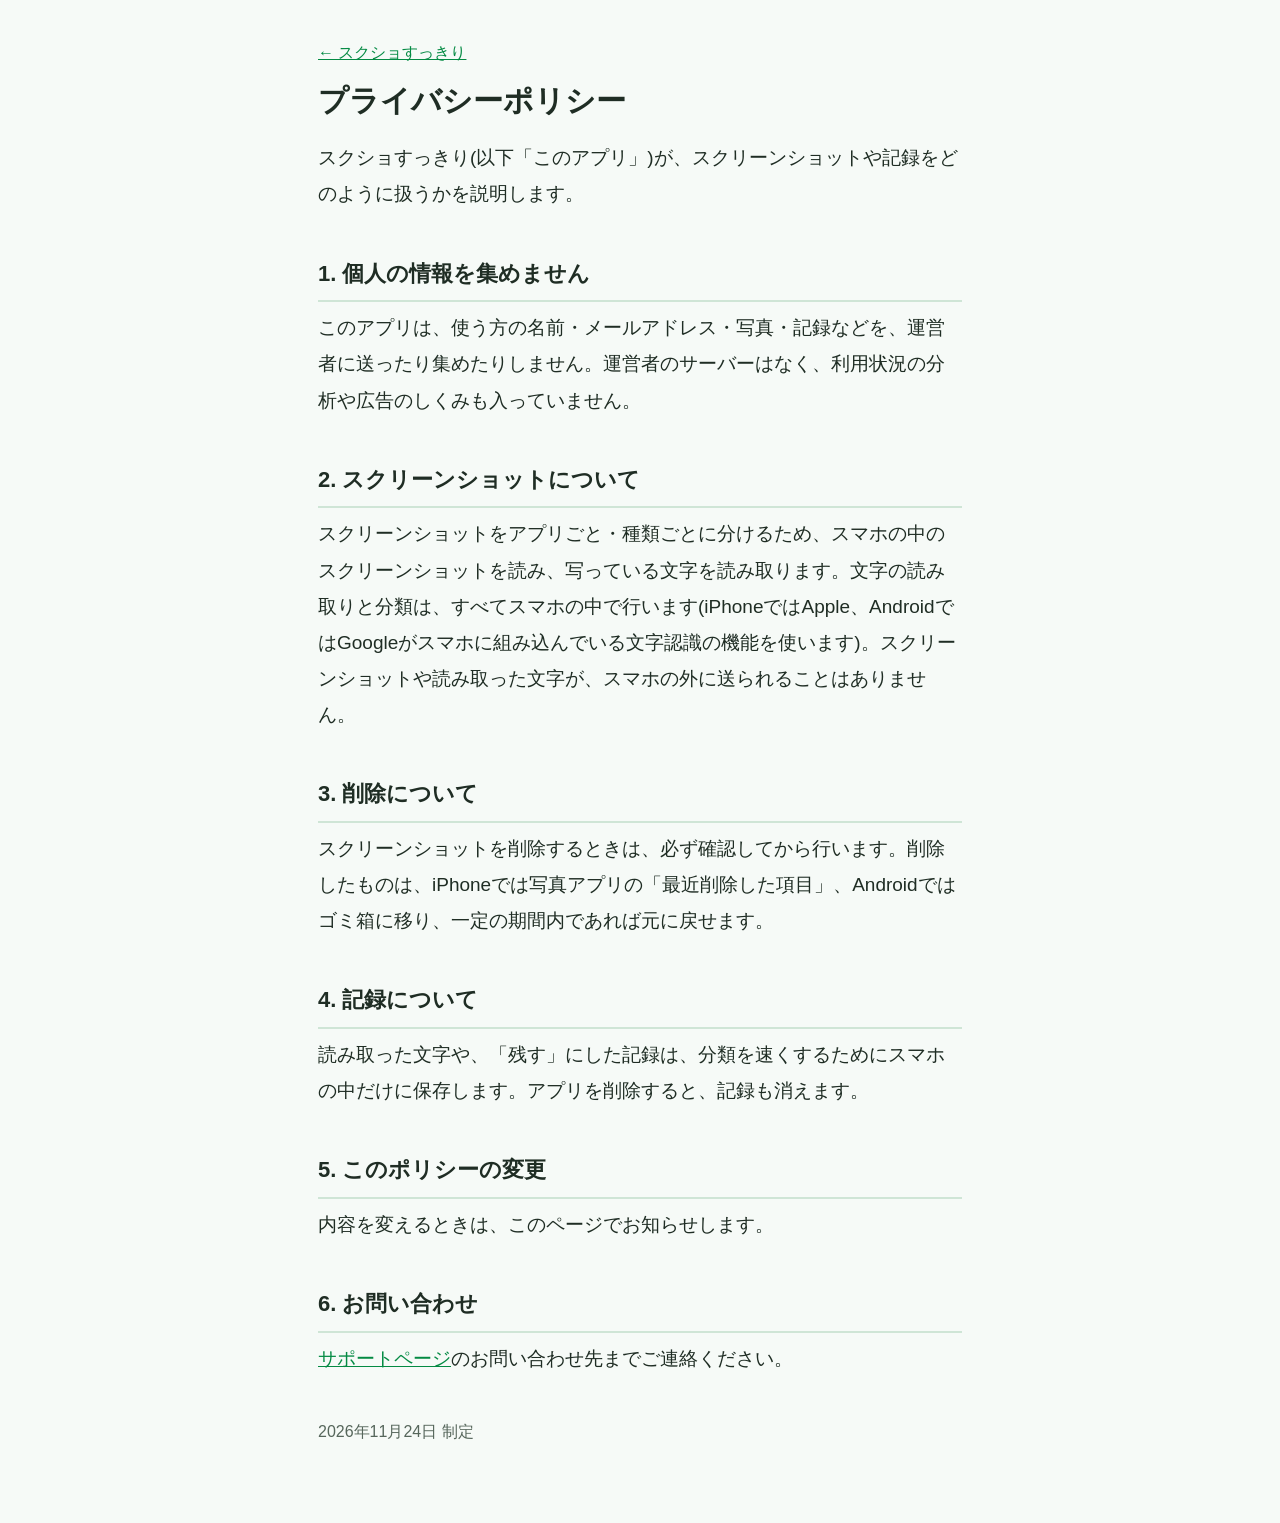
==== privacy.html @ 580dcba3 "スクショすっきり サポートページとプライバシーポリシー Co-Authored-By: Claude Opus 5.5 <noreply@anthropic.com>" ====
<!doctype html>
<html lang="ja">
<head>
<meta charset="utf-8">
<meta name="viewport" content="width=device-width, initial-scale=1">
<title>プライバシーポリシー｜スクショすっきり</title>
<link rel="stylesheet" href="style.css">
</head>
<body>
<main>
<p class="back"><a href="index.html">← スクショすっきり</a></p>
<h1>プライバシーポリシー</h1>
<p>スクショすっきり(以下「このアプリ」)が、スクリーンショットや記録をどのように扱うかを説明します。</p>

<h2>1. 個人の情報を集めません</h2>
<p>このアプリは、使う方の名前・メールアドレス・写真・記録などを、運営者に送ったり集めたりしません。運営者のサーバーはなく、利用状況の分析や広告のしくみも入っていません。</p>

<h2>2. スクリーンショットについて</h2>
<p>スクリーンショットをアプリごと・種類ごとに分けるため、スマホの中のスクリーンショットを読み、写っている文字を読み取ります。文字の読み取りと分類は、すべてスマホの中で行います(iPhoneではApple、AndroidではGoogleがスマホに組み込んでいる文字認識の機能を使います)。スクリーンショットや読み取った文字が、スマホの外に送られることはありません。</p>

<h2>3. 削除について</h2>
<p>スクリーンショットを削除するときは、必ず確認してから行います。削除したものは、iPhoneでは写真アプリの「最近削除した項目」、Androidではゴミ箱に移り、一定の期間内であれば元に戻せます。</p>

<h2>4. 記録について</h2>
<p>読み取った文字や、「残す」にした記録は、分類を速くするためにスマホの中だけに保存します。アプリを削除すると、記録も消えます。</p>

<h2>5. このポリシーの変更</h2>
<p>内容を変えるときは、このページでお知らせします。</p>

<h2>6. お問い合わせ</h2>
<p><a href="index.html#contact">サポートページ</a>のお問い合わせ先までご連絡ください。</p>

<p class="date">2026年11月24日 制定</p>
</main>
</body>
</html>
---- style.css ----
:root { --ink: #1f2d24; --sub: #56665b; --accent: #048a43; --paper: #f6faf7; }
* { box-sizing: border-box; }
body { margin: 0; background: var(--paper); color: var(--ink);
  font-family: -apple-system, "Hiragino Sans", "Noto Sans JP", sans-serif;
  font-size: 19px; line-height: 1.9; }
main { max-width: 680px; margin: 0 auto; padding: 32px 18px 64px; }
h1 { font-size: 30px; line-height: 1.4; margin: 12px 0 18px; }
h2 { font-size: 22px; margin: 40px 0 8px; padding-bottom: 6px; border-bottom: 2px solid #cfe5d6; }
h3 { font-size: 19px; margin: 26px 0 4px; }
p { margin: 6px 0 12px; }
a { color: var(--accent); }
.icon { border-radius: 22px; display: block; }
.back { font-size: 16px; }
.mail { font-size: 20px; font-weight: 600; }
.date { margin-top: 40px; color: var(--sub); font-size: 16px; }
.links { margin-top: 40px; font-size: 16px; }
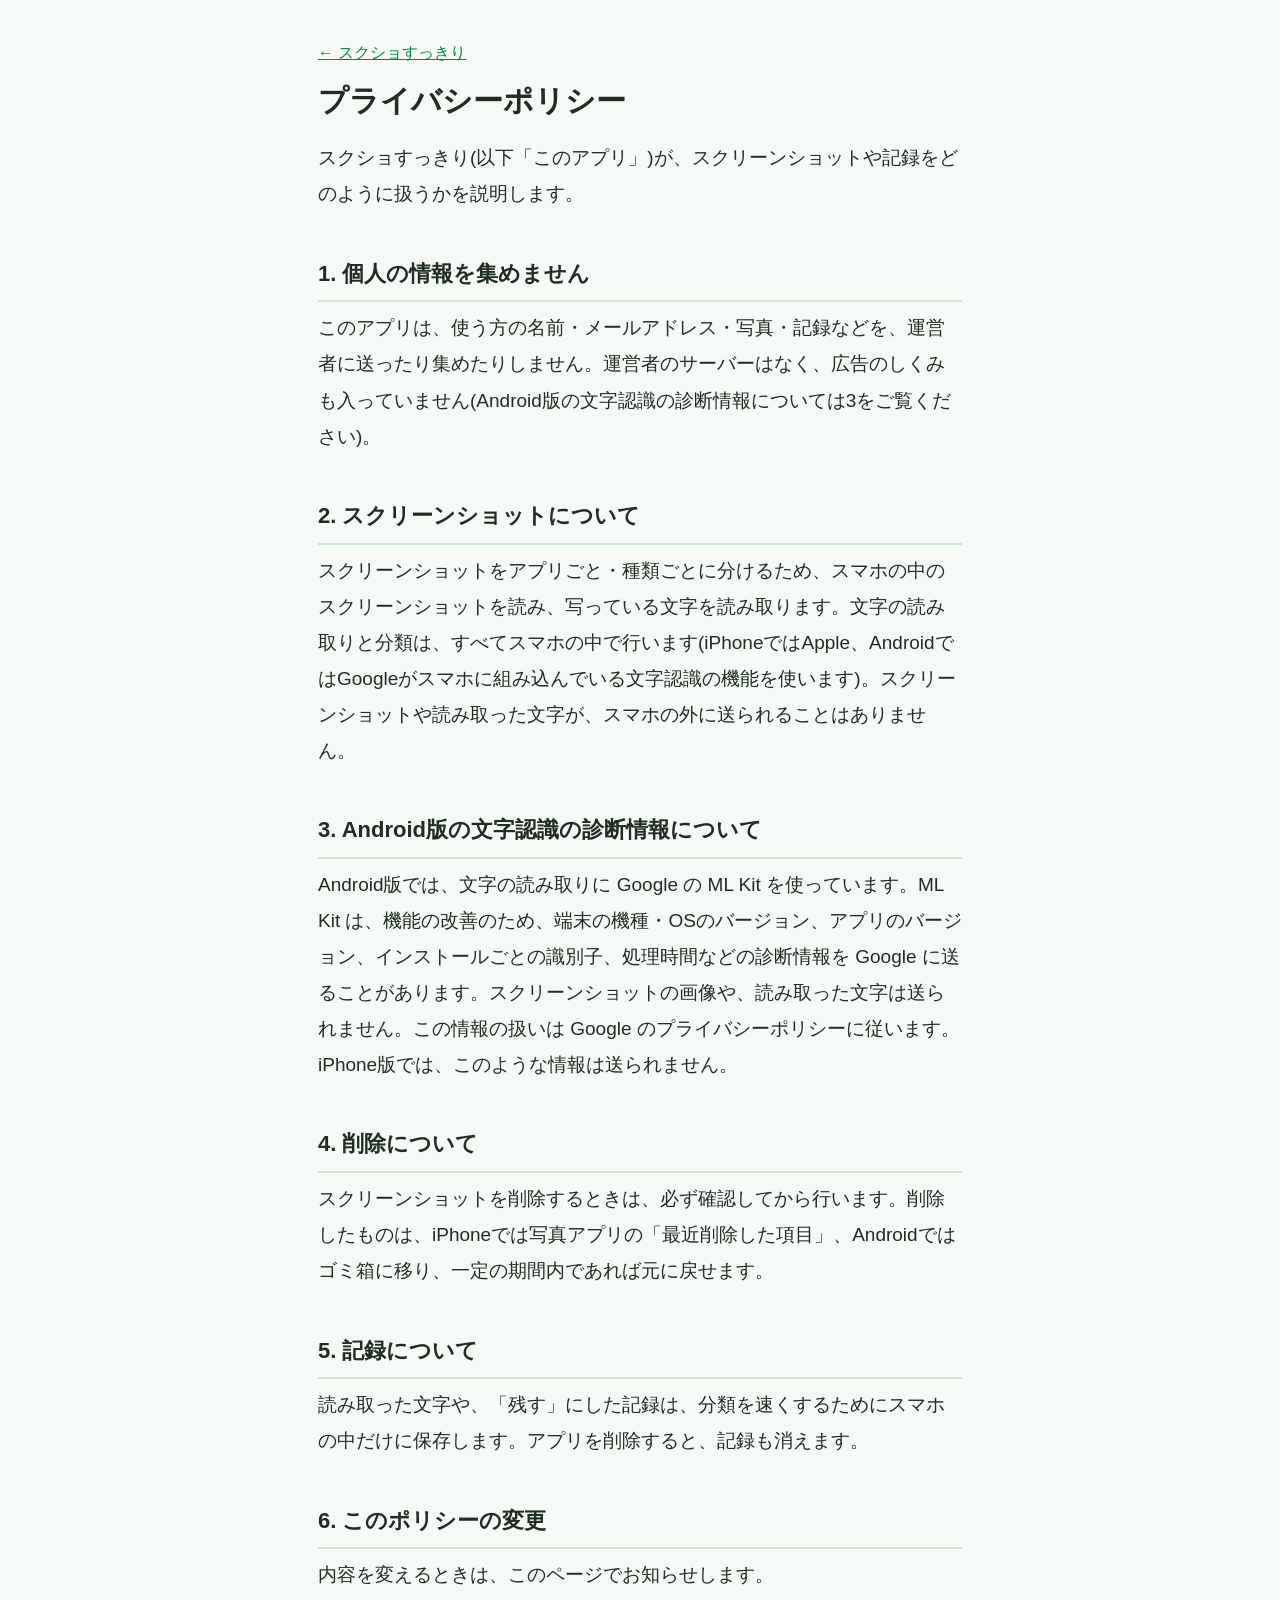
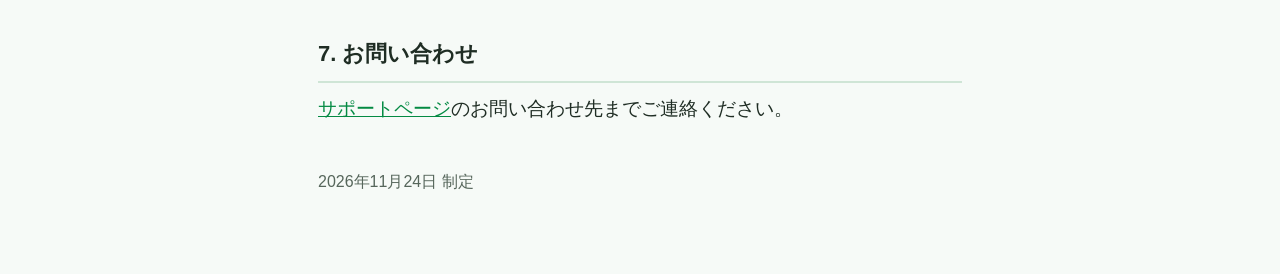
==== commit 2bede23d: "Android版の ML Kit の診断情報について追記 Co-Authored-By: Claude Opus 5.5 <noreply@anthropic.com>" ====
--- a/privacy.html
+++ b/privacy.html
@@ -13,21 +13,24 @@
 <p>スクショすっきり(以下「このアプリ」)が、スクリーンショットや記録をどのように扱うかを説明します。</p>
 
 <h2>1. 個人の情報を集めません</h2>
-<p>このアプリは、使う方の名前・メールアドレス・写真・記録などを、運営者に送ったり集めたりしません。運営者のサーバーはなく、利用状況の分析や広告のしくみも入っていません。</p>
+<p>このアプリは、使う方の名前・メールアドレス・写真・記録などを、運営者に送ったり集めたりしません。運営者のサーバーはなく、広告のしくみも入っていません(Android版の文字認識の診断情報については3をご覧ください)。</p>
 
 <h2>2. スクリーンショットについて</h2>
 <p>スクリーンショットをアプリごと・種類ごとに分けるため、スマホの中のスクリーンショットを読み、写っている文字を読み取ります。文字の読み取りと分類は、すべてスマホの中で行います(iPhoneではApple、AndroidではGoogleがスマホに組み込んでいる文字認識の機能を使います)。スクリーンショットや読み取った文字が、スマホの外に送られることはありません。</p>
 
-<h2>3. 削除について</h2>
+<h2>3. Android版の文字認識の診断情報について</h2>
+<p>Android版では、文字の読み取りに Google の ML Kit を使っています。ML Kit は、機能の改善のため、端末の機種・OSのバージョン、アプリのバージョン、インストールごとの識別子、処理時間などの診断情報を Google に送ることがあります。スクリーンショットの画像や、読み取った文字は送られません。この情報の扱いは Google のプライバシーポリシーに従います。iPhone版では、このような情報は送られません。</p>
+
+<h2>4. 削除について</h2>
 <p>スクリーンショットを削除するときは、必ず確認してから行います。削除したものは、iPhoneでは写真アプリの「最近削除した項目」、Androidではゴミ箱に移り、一定の期間内であれば元に戻せます。</p>
 
-<h2>4. 記録について</h2>
+<h2>5. 記録について</h2>
 <p>読み取った文字や、「残す」にした記録は、分類を速くするためにスマホの中だけに保存します。アプリを削除すると、記録も消えます。</p>
 
-<h2>5. このポリシーの変更</h2>
+<h2>6. このポリシーの変更</h2>
 <p>内容を変えるときは、このページでお知らせします。</p>
 
-<h2>6. お問い合わせ</h2>
+<h2>7. お問い合わせ</h2>
 <p><a href="index.html#contact">サポートページ</a>のお問い合わせ先までご連絡ください。</p>
 
 <p class="date">2026年11月24日 制定</p>
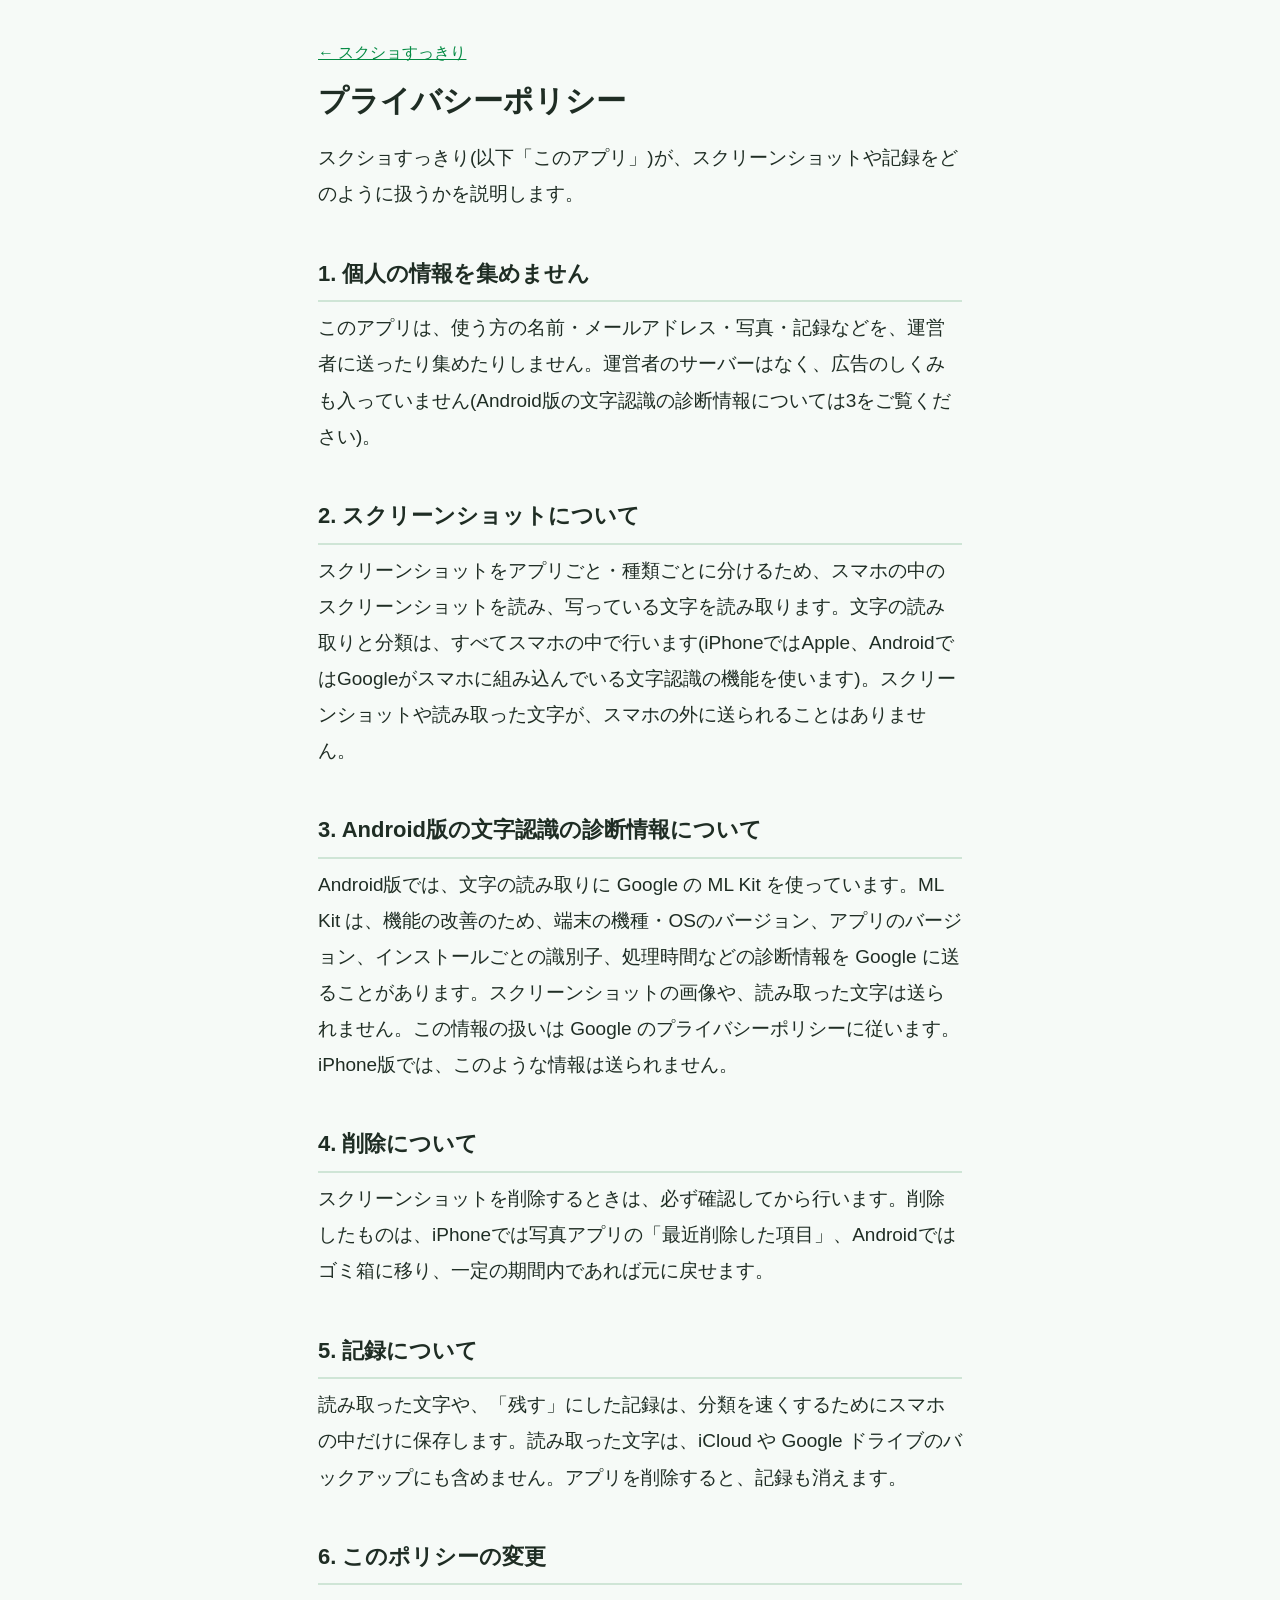
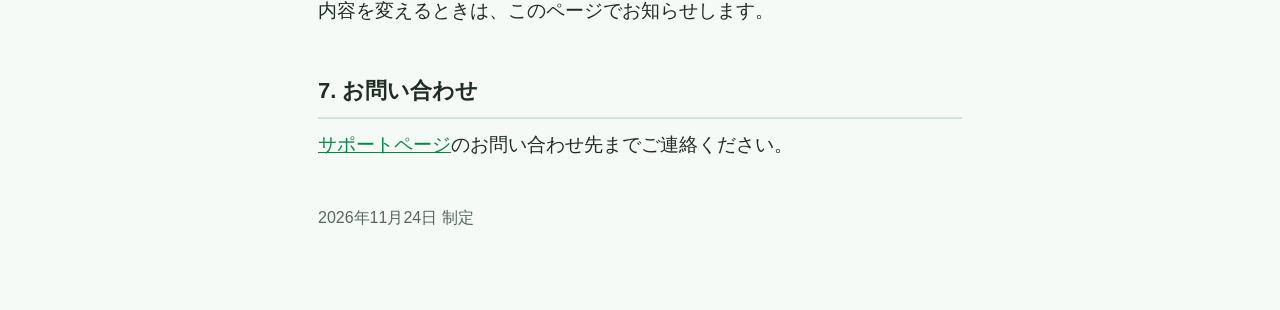
==== commit fcf865c0: "読み取った文字をバックアップに含めないことを追記 Co-Authored-By: Claude Opus 5.5 <noreply@anthropic.com>" ====
--- a/privacy.html
+++ b/privacy.html
@@ -25,7 +25,7 @@
 <p>スクリーンショットを削除するときは、必ず確認してから行います。削除したものは、iPhoneでは写真アプリの「最近削除した項目」、Androidではゴミ箱に移り、一定の期間内であれば元に戻せます。</p>
 
 <h2>5. 記録について</h2>
-<p>読み取った文字や、「残す」にした記録は、分類を速くするためにスマホの中だけに保存します。アプリを削除すると、記録も消えます。</p>
+<p>読み取った文字や、「残す」にした記録は、分類を速くするためにスマホの中だけに保存します。読み取った文字は、iCloud や Google ドライブのバックアップにも含めません。アプリを削除すると、記録も消えます。</p>
 
 <h2>6. このポリシーの変更</h2>
 <p>内容を変えるときは、このページでお知らせします。</p>
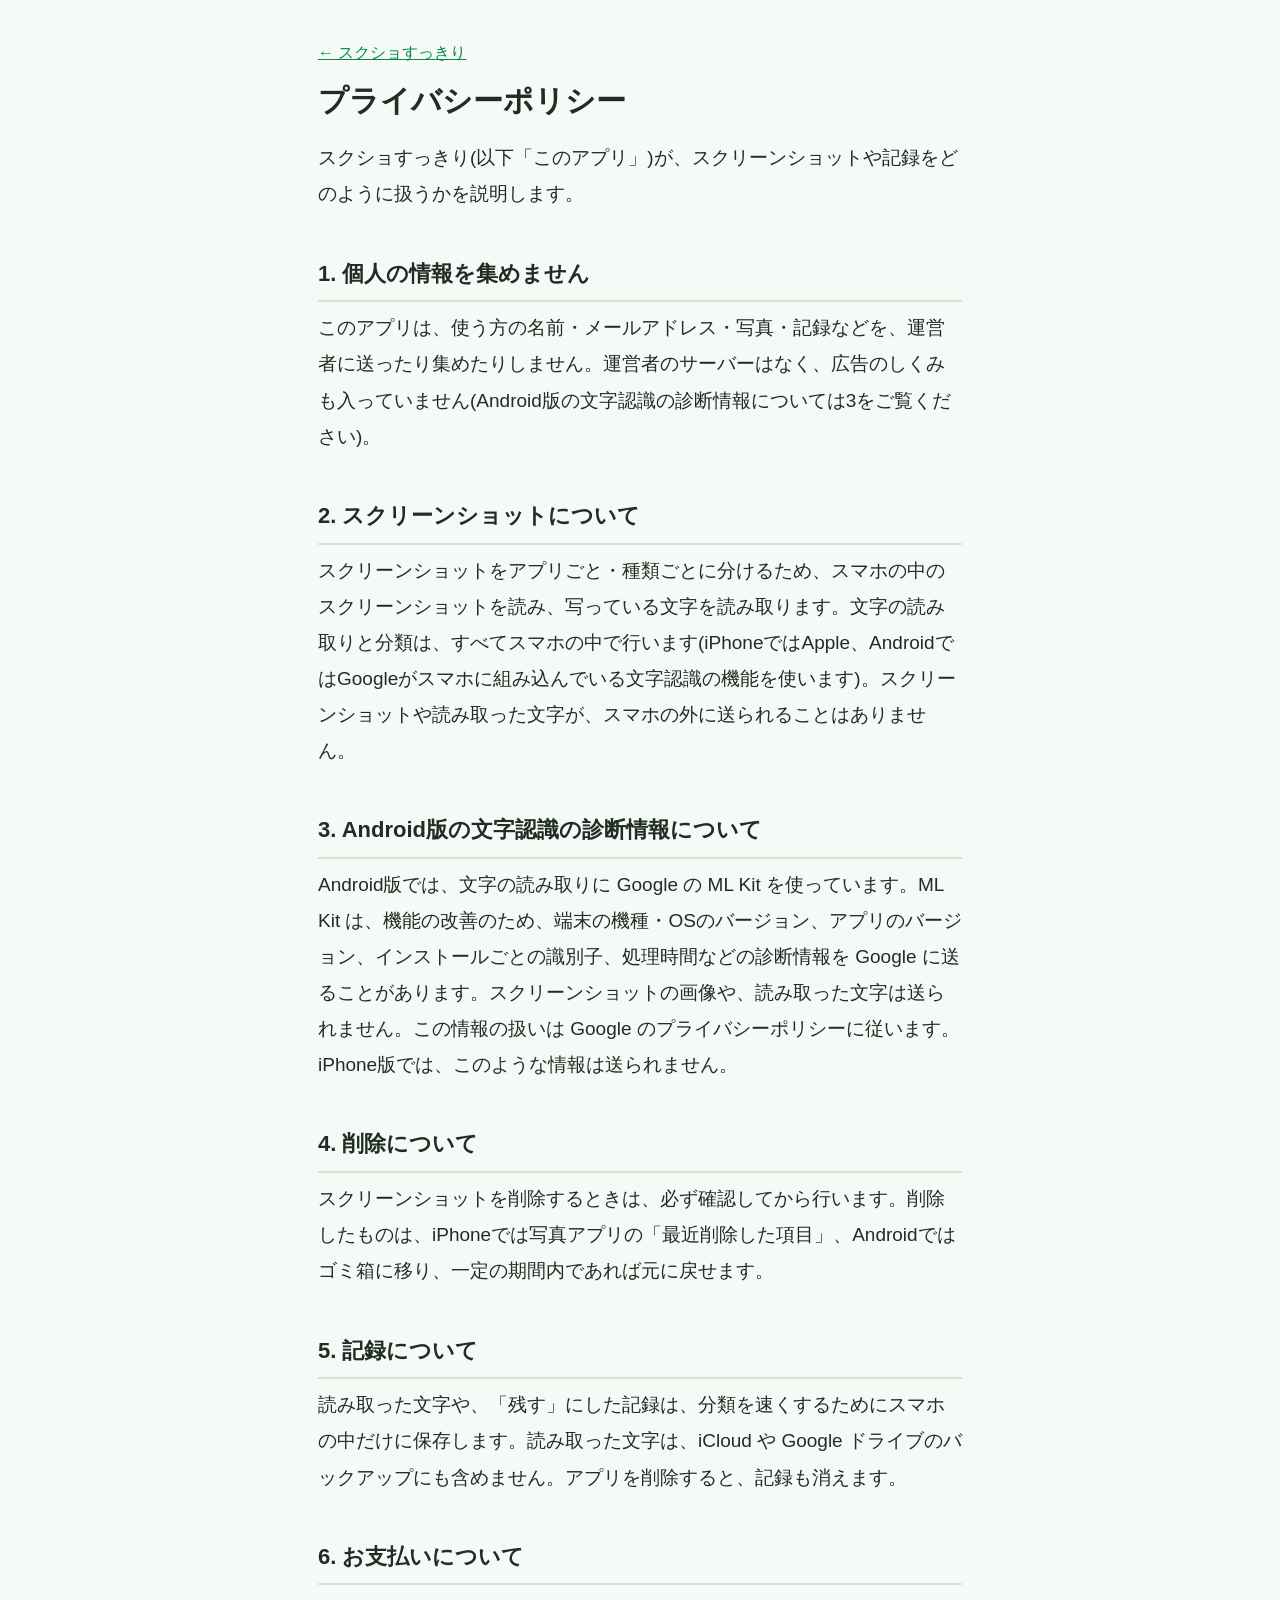
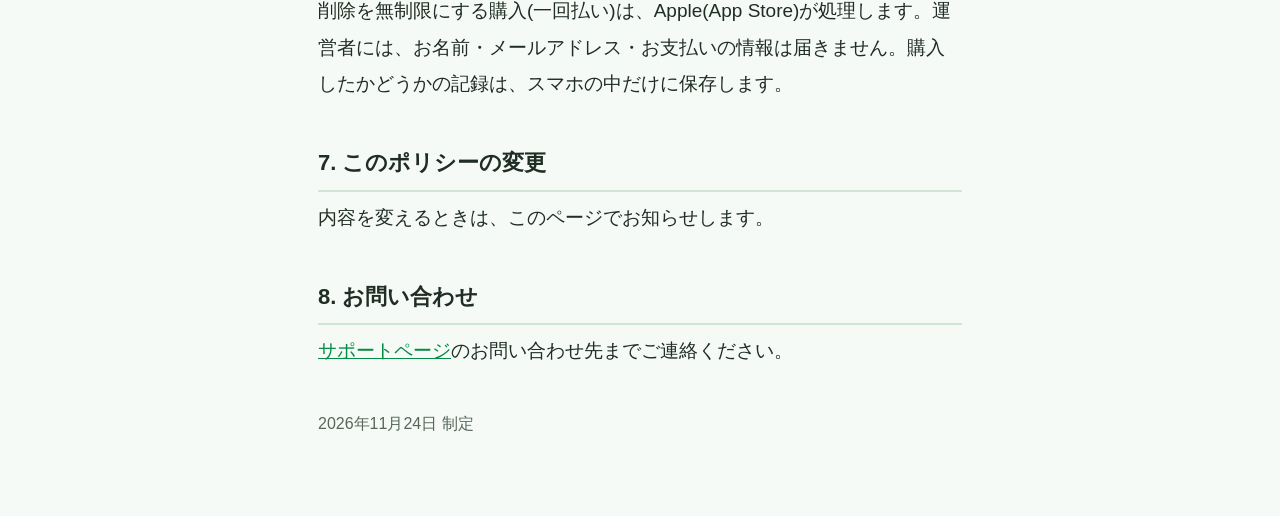
==== commit 5d153ad7: "プライバシーポリシーにお支払いの項目を追加 Co-Authored-By: Claude Opus 5.5 <noreply@anthropic.com>" ====
--- a/privacy.html
+++ b/privacy.html
@@ -27,10 +27,13 @@
 <h2>5. 記録について</h2>
 <p>読み取った文字や、「残す」にした記録は、分類を速くするためにスマホの中だけに保存します。読み取った文字は、iCloud や Google ドライブのバックアップにも含めません。アプリを削除すると、記録も消えます。</p>
 
-<h2>6. このポリシーの変更</h2>
+<h2>6. お支払いについて</h2>
+<p>削除を無制限にする購入(一回払い)は、Apple(App Store)が処理します。運営者には、お名前・メールアドレス・お支払いの情報は届きません。購入したかどうかの記録は、スマホの中だけに保存します。</p>
+
+<h2>7. このポリシーの変更</h2>
 <p>内容を変えるときは、このページでお知らせします。</p>
 
-<h2>7. お問い合わせ</h2>
+<h2>8. お問い合わせ</h2>
 <p><a href="index.html#contact">サポートページ</a>のお問い合わせ先までご連絡ください。</p>
 
 <p class="date">2026年11月24日 制定</p>
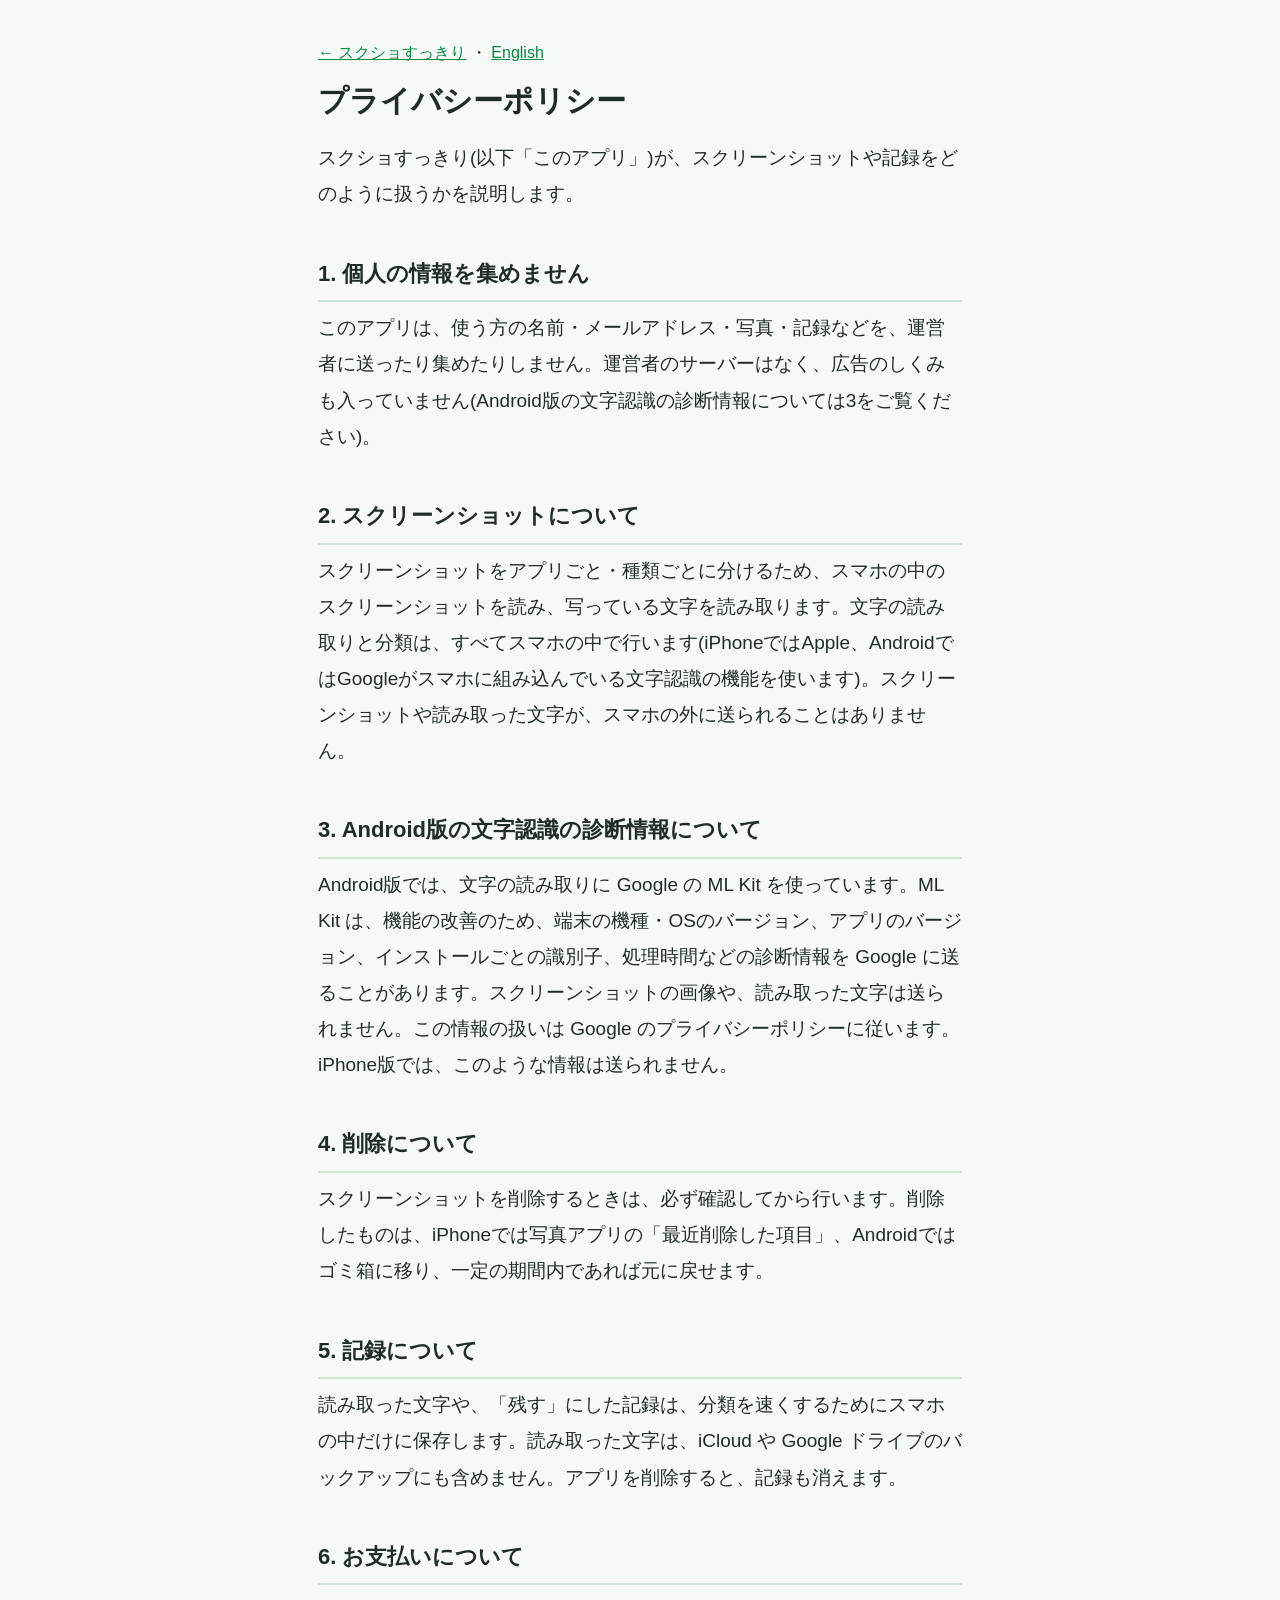
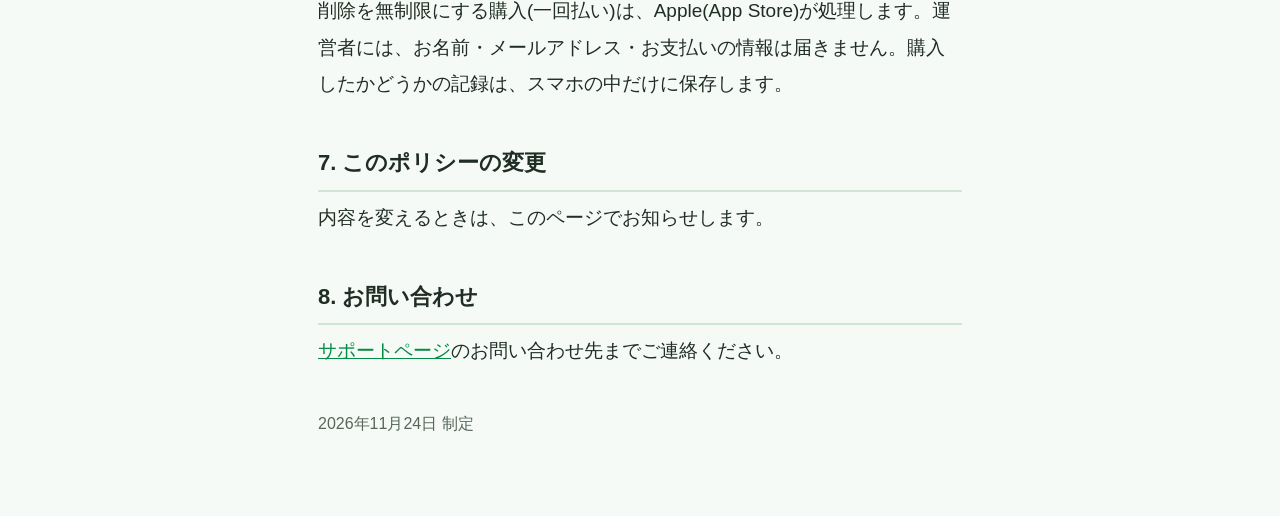
==== commit 0cbc5934: "英語のサポートページとプライバシーポリシーを追加 Co-Authored-By: Claude Opus 5.5 <noreply@anthropic.com>" ====
--- a/privacy.html
+++ b/privacy.html
@@ -8,7 +8,7 @@
 </head>
 <body>
 <main>
-<p class="back"><a href="index.html">← スクショすっきり</a></p>
+<p class="back"><a href="index.html">← スクショすっきり</a> ・ <a href="en/privacy.html">English</a></p>
 <h1>プライバシーポリシー</h1>
 <p>スクショすっきり(以下「このアプリ」)が、スクリーンショットや記録をどのように扱うかを説明します。</p>
 
